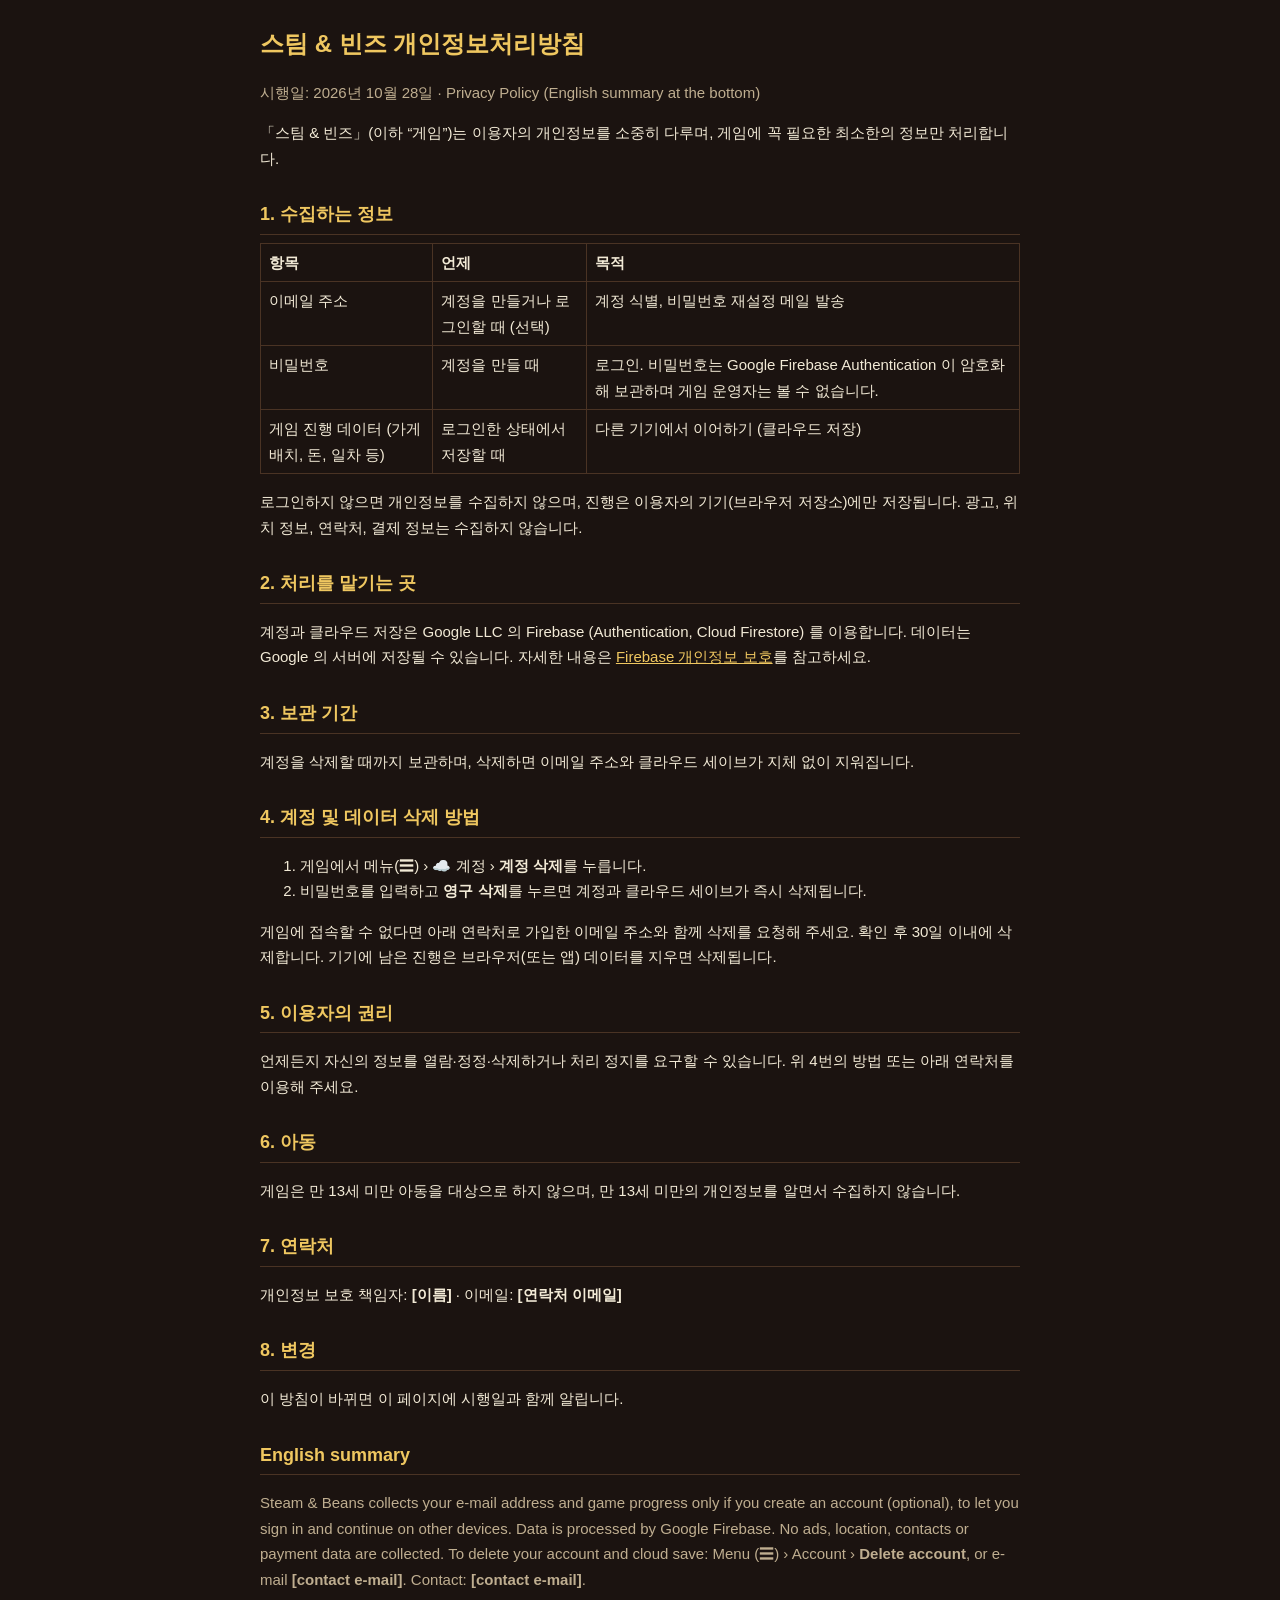
==== privacy.html @ bd8972e7 "로그인 점검·Google Play 출시 준비 - Firestore 보안 규칙(firestore.rules, 에뮬레이터 14개 경우 통과) - 클라우드 저장 10초 묶음 + 내용이 " ====
<!doctype html>
<html lang="ko">
<head>
<meta charset="utf-8">
<meta name="viewport" content="width=device-width, initial-scale=1">
<title>스팀 &amp; 빈즈 — 개인정보처리방침</title>
<style>
  :root { --bg: #1b1310; --ink: #f2ead6; --dim: #bfae90; --brass: #efc760; --line: #4a3324; }
  body { margin: 0; background: var(--bg); color: var(--ink); font: 15px/1.7 'Apple SD Gothic Neo', 'Malgun Gothic', sans-serif; }
  main { max-width: 760px; margin: 0 auto; padding: 24px 16px 60px; }
  h1 { color: var(--brass); font-size: 24px; margin: 0 0 4px; }
  h2 { color: var(--brass); font-size: 18px; margin: 28px 0 8px; border-bottom: 1px solid var(--line); padding-bottom: 4px; }
  .dim { color: var(--dim); }
  table { border-collapse: collapse; width: 100%; }
  td, th { border: 1px solid var(--line); padding: 6px 8px; text-align: left; vertical-align: top; }
  a { color: var(--brass); }
</style>
</head>
<body>
<main>
  <h1>스팀 &amp; 빈즈 개인정보처리방침</h1>
  <p class="dim">시행일: 2026년 10월 28일 · Privacy Policy (English summary at the bottom)</p>

  <p>「스팀 &amp; 빈즈」(이하 “게임”)는 이용자의 개인정보를 소중히 다루며, 게임에 꼭 필요한 최소한의 정보만 처리합니다.</p>

  <h2>1. 수집하는 정보</h2>
  <table>
    <tr><th>항목</th><th>언제</th><th>목적</th></tr>
    <tr><td>이메일 주소</td><td>계정을 만들거나 로그인할 때 (선택)</td><td>계정 식별, 비밀번호 재설정 메일 발송</td></tr>
    <tr><td>비밀번호</td><td>계정을 만들 때</td><td>로그인. 비밀번호는 Google Firebase Authentication 이 암호화해 보관하며 게임 운영자는 볼 수 없습니다.</td></tr>
    <tr><td>게임 진행 데이터 (가게 배치, 돈, 일차 등)</td><td>로그인한 상태에서 저장할 때</td><td>다른 기기에서 이어하기 (클라우드 저장)</td></tr>
  </table>
  <p>로그인하지 않으면 개인정보를 수집하지 않으며, 진행은 이용자의 기기(브라우저 저장소)에만 저장됩니다.
     광고, 위치 정보, 연락처, 결제 정보는 수집하지 않습니다.</p>

  <h2>2. 처리를 맡기는 곳</h2>
  <p>계정과 클라우드 저장은 Google LLC 의 Firebase (Authentication, Cloud Firestore) 를 이용합니다.
     데이터는 Google 의 서버에 저장될 수 있습니다. 자세한 내용은 <a href="https://firebase.google.com/support/privacy">Firebase 개인정보 보호</a>를 참고하세요.</p>

  <h2>3. 보관 기간</h2>
  <p>계정을 삭제할 때까지 보관하며, 삭제하면 이메일 주소와 클라우드 세이브가 지체 없이 지워집니다.</p>

  <h2 id="delete">4. 계정 및 데이터 삭제 방법</h2>
  <ol>
    <li>게임에서 메뉴(☰) › ☁️ 계정 › <b>계정 삭제</b>를 누릅니다.</li>
    <li>비밀번호를 입력하고 <b>영구 삭제</b>를 누르면 계정과 클라우드 세이브가 즉시 삭제됩니다.</li>
  </ol>
  <p>게임에 접속할 수 없다면 아래 연락처로 가입한 이메일 주소와 함께 삭제를 요청해 주세요. 확인 후 30일 이내에 삭제합니다.
     기기에 남은 진행은 브라우저(또는 앱) 데이터를 지우면 삭제됩니다.</p>

  <h2>5. 이용자의 권리</h2>
  <p>언제든지 자신의 정보를 열람·정정·삭제하거나 처리 정지를 요구할 수 있습니다. 위 4번의 방법 또는 아래 연락처를 이용해 주세요.</p>

  <h2>6. 아동</h2>
  <p>게임은 만 13세 미만 아동을 대상으로 하지 않으며, 만 13세 미만의 개인정보를 알면서 수집하지 않습니다.</p>

  <h2>7. 연락처</h2>
  <p>개인정보 보호 책임자: <b>[이름]</b> · 이메일: <b>[연락처 이메일]</b></p>

  <h2>8. 변경</h2>
  <p>이 방침이 바뀌면 이 페이지에 시행일과 함께 알립니다.</p>

  <h2>English summary</h2>
  <p class="dim">Steam &amp; Beans collects your e-mail address and game progress only if you create an account (optional), to let you sign in and continue on other devices.
     Data is processed by Google Firebase. No ads, location, contacts or payment data are collected.
     To delete your account and cloud save: Menu (☰) › Account › <b>Delete account</b>, or e-mail <b>[contact e-mail]</b>. Contact: <b>[contact e-mail]</b>.</p>
</main>
</body>
</html>
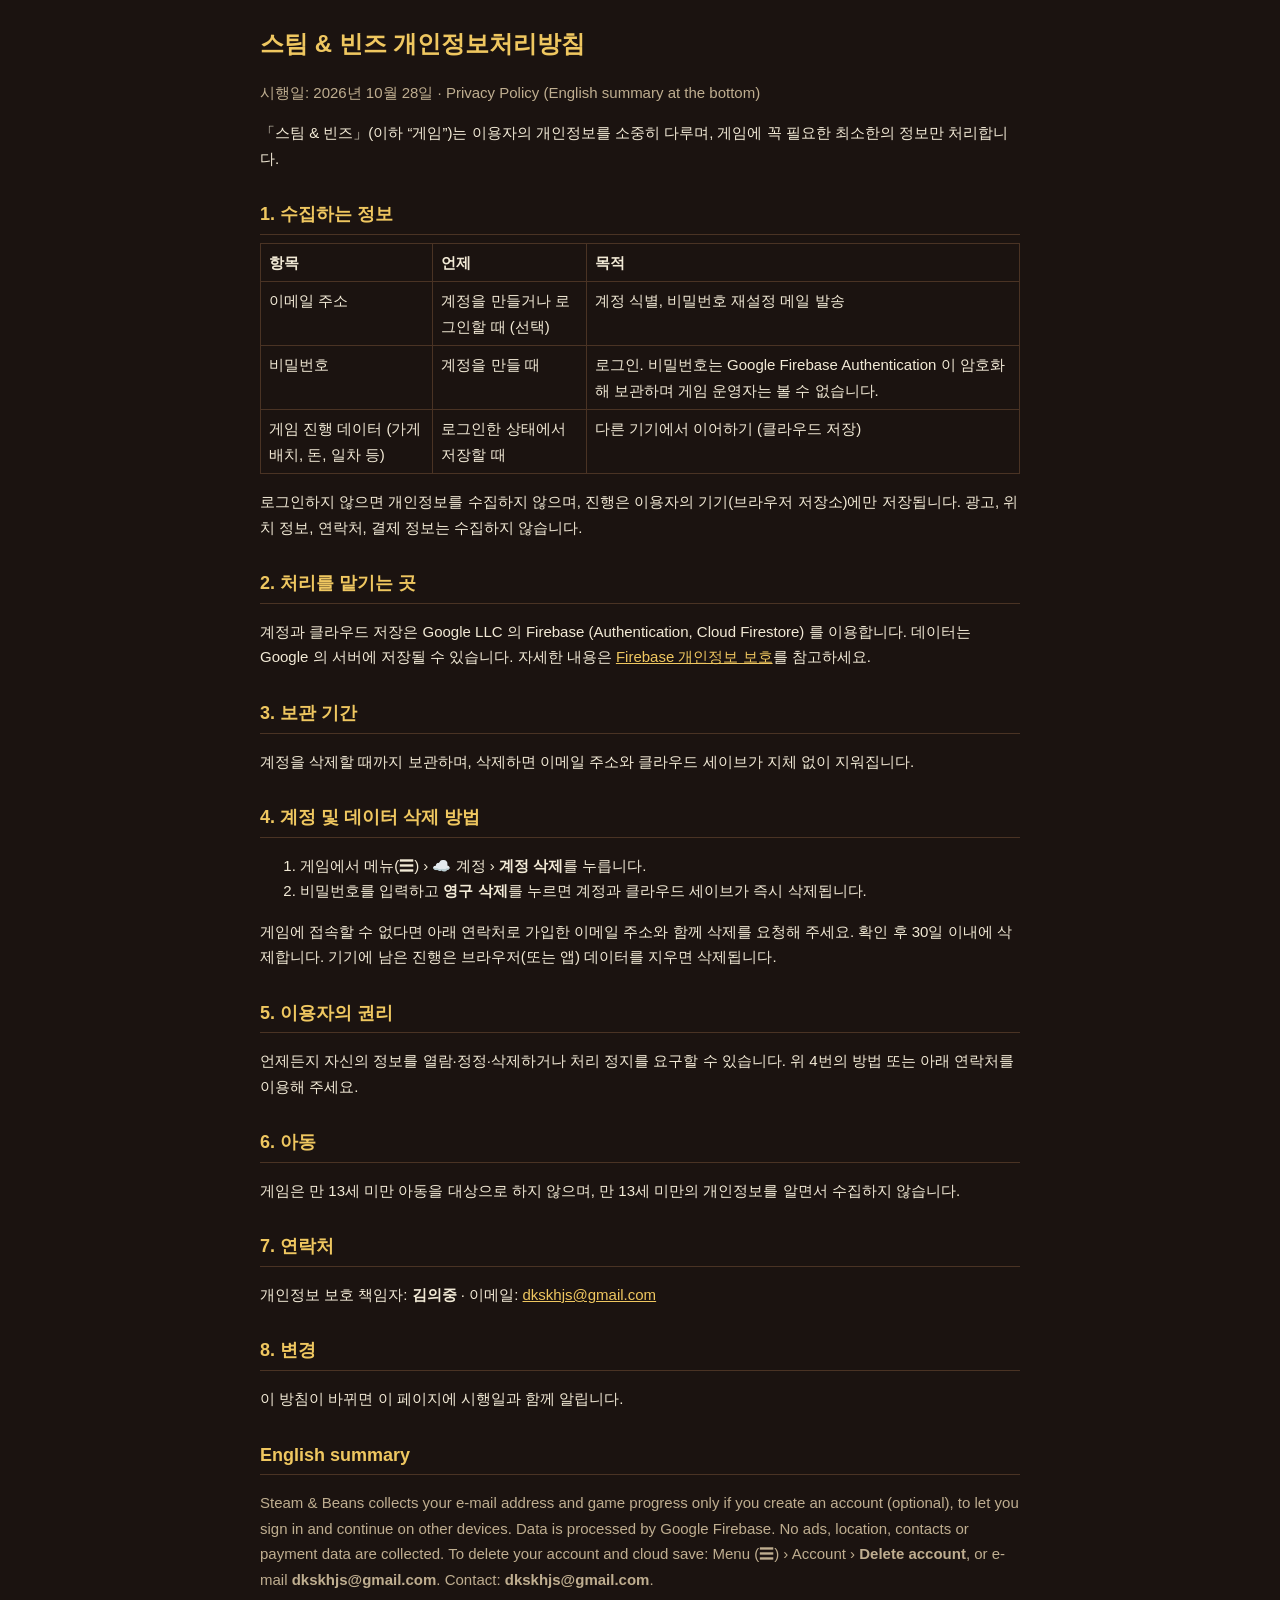
==== commit ea6c4571: "개인정보처리방침·스토어 정보에 책임자·연락처 기입 Co-Authored-By: Claude Opus 5.5 <noreply@anthropic.com> Claude-Session: " ====
--- a/privacy.html
+++ b/privacy.html
@@ -55,7 +55,7 @@
   <p>게임은 만 13세 미만 아동을 대상으로 하지 않으며, 만 13세 미만의 개인정보를 알면서 수집하지 않습니다.</p>
 
   <h2>7. 연락처</h2>
-  <p>개인정보 보호 책임자: <b>[이름]</b> · 이메일: <b>[연락처 이메일]</b></p>
+  <p>개인정보 보호 책임자: <b>김의중</b> · 이메일: <a href="mailto:dkskhjs@gmail.com">dkskhjs@gmail.com</a></p>
 
   <h2>8. 변경</h2>
   <p>이 방침이 바뀌면 이 페이지에 시행일과 함께 알립니다.</p>
@@ -63,7 +63,7 @@
   <h2>English summary</h2>
   <p class="dim">Steam &amp; Beans collects your e-mail address and game progress only if you create an account (optional), to let you sign in and continue on other devices.
      Data is processed by Google Firebase. No ads, location, contacts or payment data are collected.
-     To delete your account and cloud save: Menu (☰) › Account › <b>Delete account</b>, or e-mail <b>[contact e-mail]</b>. Contact: <b>[contact e-mail]</b>.</p>
+     To delete your account and cloud save: Menu (☰) › Account › <b>Delete account</b>, or e-mail <b>dkskhjs@gmail.com</b>. Contact: <b>dkskhjs@gmail.com</b>.</p>
 </main>
 </body>
 </html>
